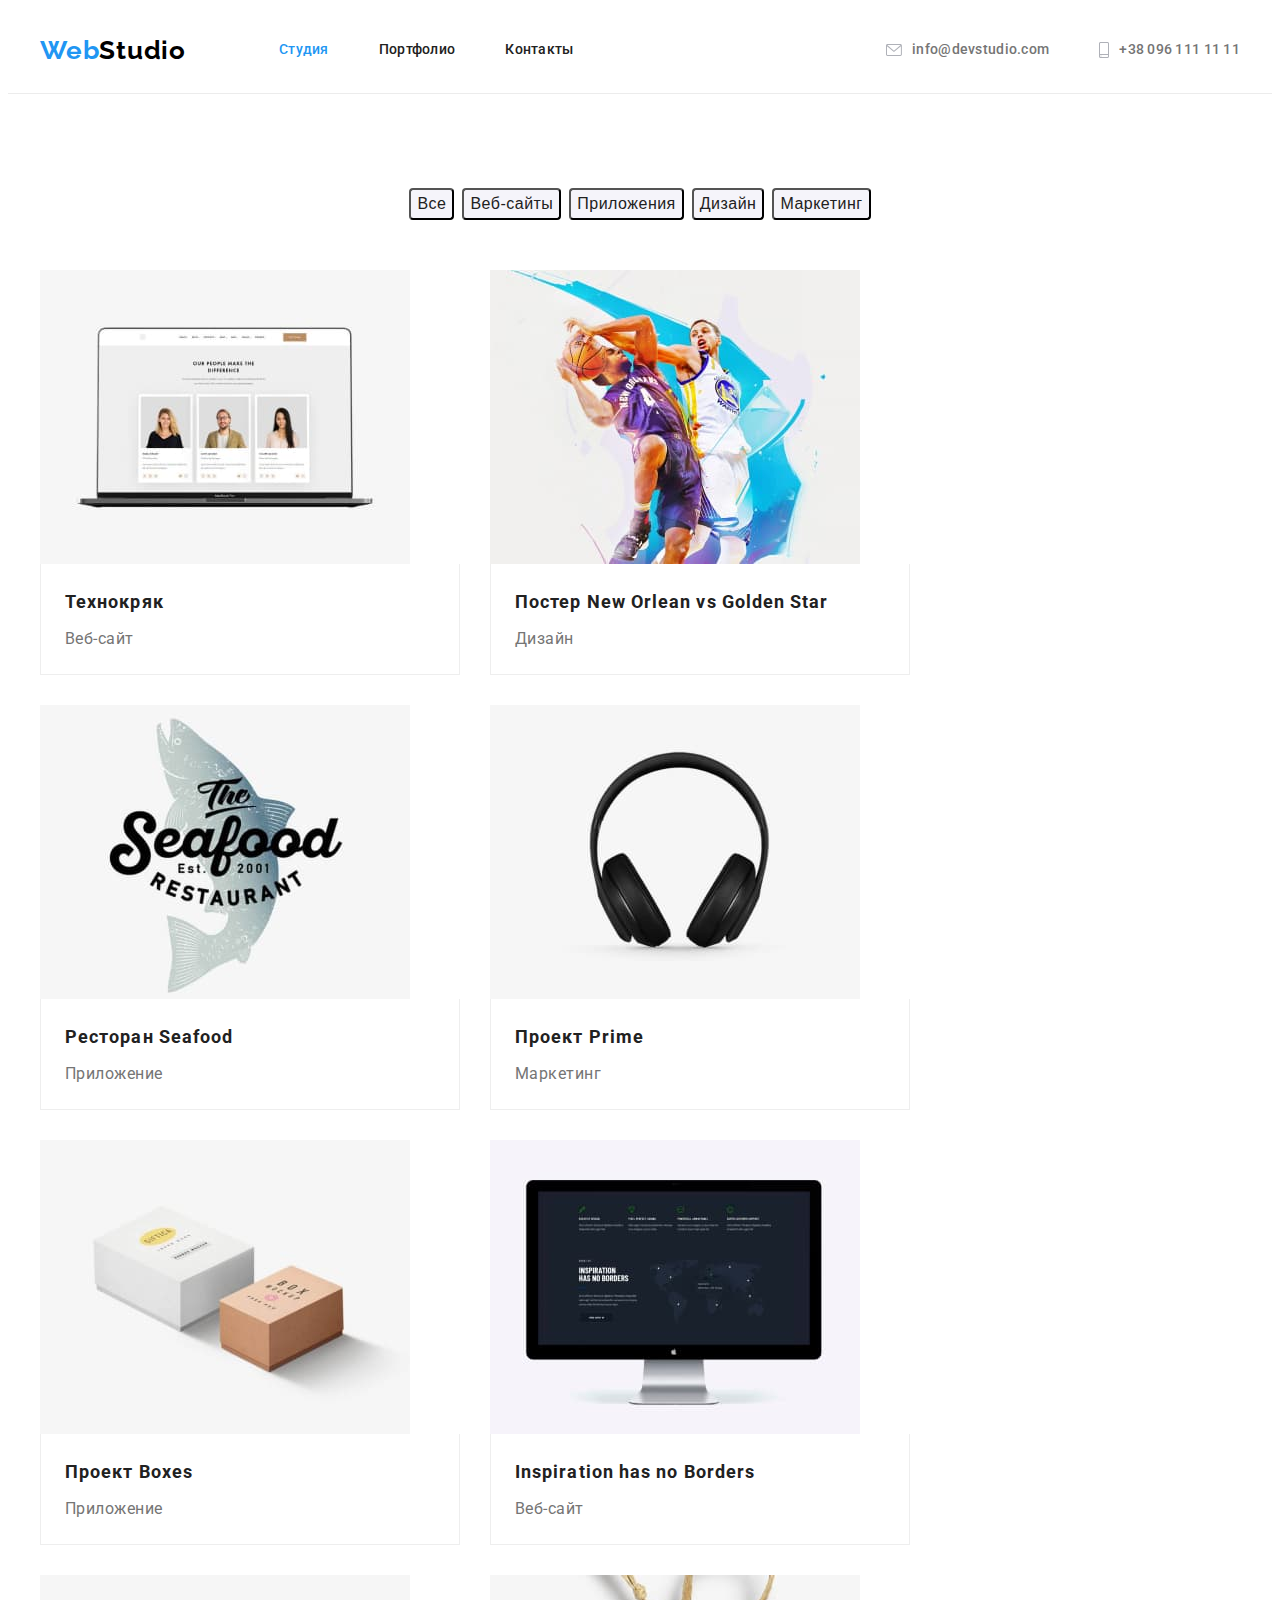
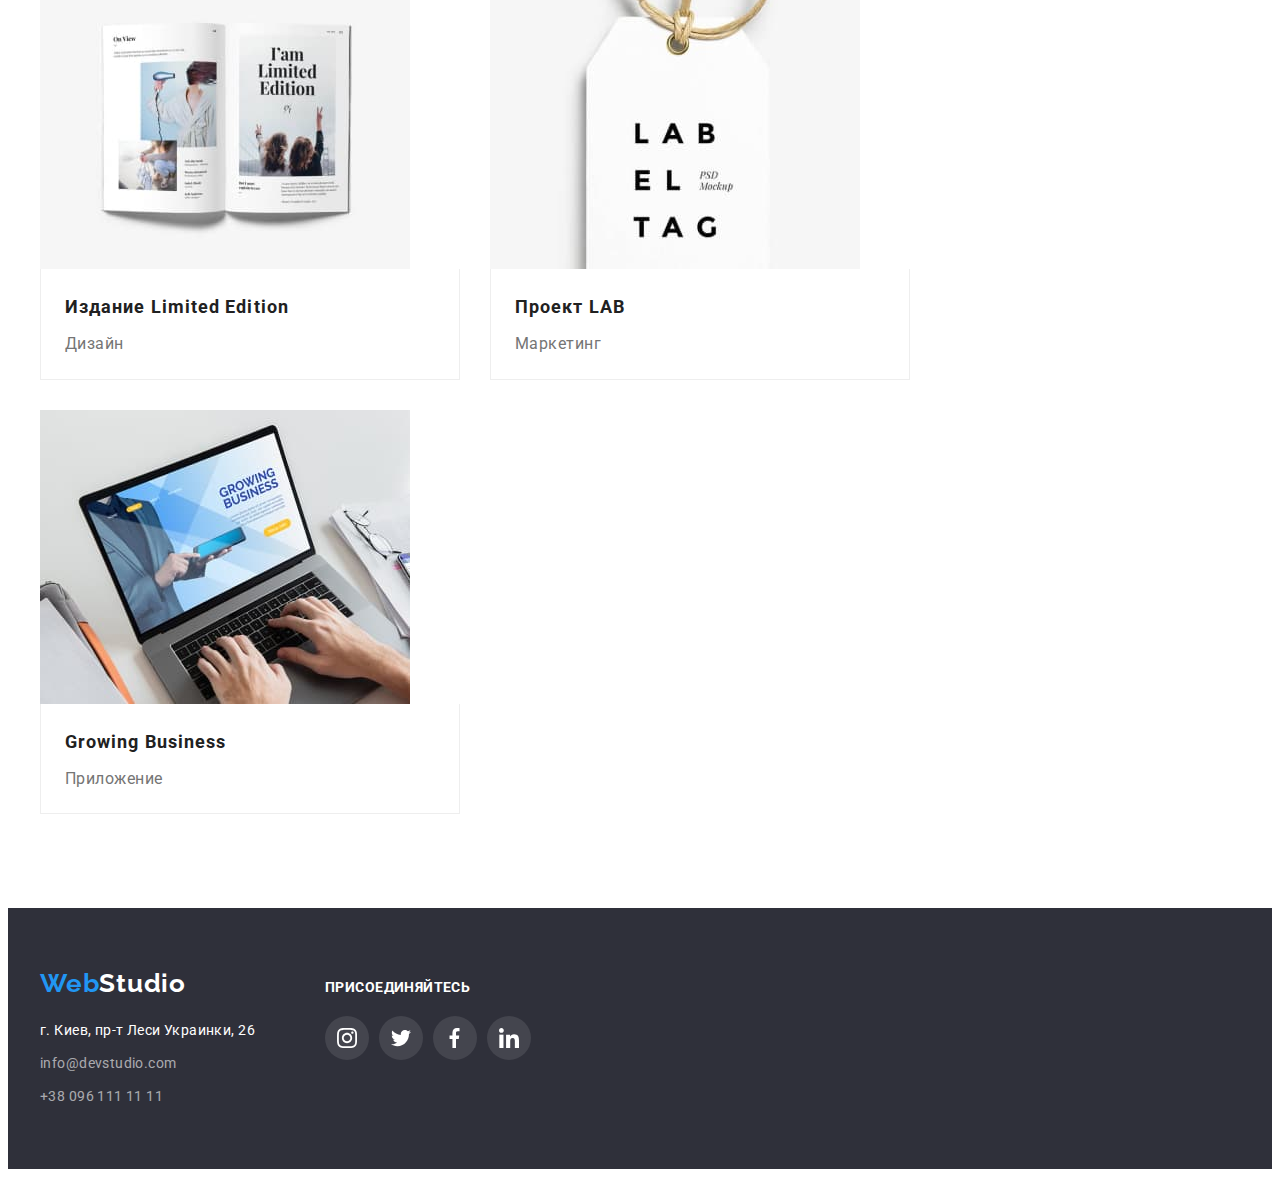
==== portfolio.html @ c2d84a17 "done hw 4" ====
<!DOCTYPE html>
<html lang="ru">

<head>
    <meta charset="UTF-8">
    <meta http-equiv="X-UA-Compatible" content="IE=edge">
    <meta name="viewport" content="width=device-width, initial-scale=1.0">
    <title>Document</title>
    <link rel="stylesheet" href="https://cdnjs.cloudflare.com/ajax/libs/modern-normalize/1.0.0/modern-normalize.min.css" integrity="sha512-ISS7cAi1PEhQ8jnbJpJZMd29NlhNj4AWYyLOSp2CE/CsHxTCu+r+t0D2yoJudVrd0/8fTVPUVDzY5Tvli75u/g==" crossorigin="anonymous" />
    <link rel="preconnect" href="https://fonts.gstatic.com">
    <link rel="stylesheet" href="https://fonts.googleapis.com/css2?family=Raleway:wght@700&family=Roboto:wght@400;500;700;900&display=swap">
    <link rel="stylesheet" href="./css/styles.css">
</head>
<body>

    <header class="header">
        <div class="container">
            <nav class="navigation">
                <a class="logo-link link" lang="en" href="./index.html">
                    Web<span class="logo-part">Studio</span>
                </a>
                <ul class="navigation-list list">
                    <li class="navigation-item">
                        <a class="navigation-link link active-link" href="./index.html">Студия</a>
                    </li>
                    <li class="navigation-item">
                        <a class="navigation-link link" href="./portfolio.html">Портфолио</a>
                    </li>
                    <li class="navigation-item">
                        <a class="navigation-link link" href="">Контакты</a>
                    </li>
                </ul>
            </nav>
            <ul class="contact">
                <li class="contact-list list">
                    <a class="contact-link link" lang="en" href="mailto:info@devstudio.com">
                        <svg class="contact-icon" width="16" height="12">
                            <use href="./images/sprite.svg#icon-envelope"></use>
                        </svg>
                        info@devstudio.com
                    </a>
                </li>
                <li class="contact-list list">
                    <a class="contact-link link" href="tel:+380961111111">
                        <svg class="contact-icon" width="10" height="16">
                            <use href="./images/sprite.svg#icon-smartphone"></use>
                        </svg>
                        +38 096 111 11 11
                    </a>
                </li>
            </ul>
        </div>
    </header>

    <main class="portfolio">
        <section class="portfolio-section">
            <div class="container">
                <h1 class="title visually-hidden">Портфолио</h1>
                <h2 class="subtitle visually-hidden">Резаделы портфолио</h2>
                <ul class="portfolio-list-btn list">
                    <li class="portfolio-item-btn">
                        <button class="portfolio-btn" type="button">Все</button>
                    </li>
                    <li class="portfolio-item-btn">
                        <button class="portfolio-btn" type="button">Веб-сайты</button>
                    </li>
                    <li class="portfolio-item-btn">
                        <button class="portfolio-btn" type="button">Приложения</button>
                    </li>
                    <li class="portfolio-item-btn">
                        <button class="portfolio-btn" type="button">Дизайн</button>
                    </li>
                    <li class="portfolio-item-btn">
                        <button class="portfolio-btn" type="button">Маркетинг</button>
                    </li>
                </ul>
                <ul class="portfolio-list list">
                    <li class="portfolio-item">
                        <a class="portfolio-link link" href="">
                            <img src="./images/portfolio/img-website-techno-crack.jpg" alt="ноутбук с открытым сайтом" width="370" height="294">
                            <div class="portfolio-block">
                                <h3 class="portfolio-title" class="portfolio-title">Технокряк</h3>
                                <p class="portfolio-description">Веб-сайт</p>
                            </div>
                        </a>
                    </li>
                    <li class="portfolio-item">
                        <a class="portfolio-link link" href="">
                            <img src="./images/portfolio/img-design-poster-new-orlean-vs-golden-star.jpg" alt="игра в баскетбол между двумя игроками" width="370" height="294">
                            <div class="portfolio-block">
                                <h3 class="portfolio-title">Постер New Orlean vs Golden Star</h3>
                                <p class="portfolio-description">Дизайн</p>
                            </div>
                        </a>
                    </li>
                    <li class="portfolio-item">
                        <a class="portfolio-link link" href="">
                            <img src="./images/portfolio/img-attachment-restaurant-seafood.jpg" alt="эмблема ресторана" width="370" height="294">
                            <div class="portfolio-block">
                                <h3 class="portfolio-title">Ресторан Seafood</h3>
                                <p class="portfolio-description">Приложение</p>
                            </div>
                        </a>
                    </li>
                    <li class="portfolio-item">
                        <a class="portfolio-link link" href="">
                            <img src="./images/portfolio/img-marketing-project-prime.jpg" alt="черные наушники" width="370" height="294">
                            <div class="portfolio-block">
                                <h3 class="portfolio-title">Проект Prime</h3>
                                <p class="portfolio-description">Маркетинг</p>
                            </div>
                        </a>
                    </li>
                    <li class="portfolio-item">
                        <a class="portfolio-link link" href="">
                            <img src="./images/portfolio/img-attachment-project-boxes.jpg" alt="два ящика лежат друг возле друга" width="370" height="294">
                            <div class="portfolio-block">
                                <h3 class="portfolio-title">Проект Boxes</h3>
                                <p class="portfolio-description">Приложение</p>
                            </div>
                        </a>
                    </li>
                    <li class="portfolio-item">
                        <a class="portfolio-link link" href="">
                            <img src="./images/portfolio/img-website-inspiration-has-no-borders.jpg" alt="монитор на котором открыт сайт" width="370" height="294">
                            <div class="portfolio-block">
                                <h3 class="portfolio-title" lang="en">Inspiration has no Borders</h3>
                                <p class="portfolio-description">Веб-сайт</p>
                            </div>
                        </a>
                    </li>
                    <li class="portfolio-item">
                        <a class="portfolio-link link" href="">
                            <img src="./images/portfolio/img-design-edition-limited-edition.jpg" alt="открытая книга" width="370" height="294">
                            <div class="portfolio-block">
                                <h3 class="portfolio-title">Издание Limited Edition</h3>
                                <p class="portfolio-description">Дизайн</p>
                            </div>
                        </a>
                    </li>
                    <li class="portfolio-item">
                        <a class="portfolio-link link" href="">
                            <img src="./images/portfolio/img-marketing-project-lab.jpg" alt="белый жетон" width="370" height="294">
                            <div class="portfolio-block">
                                <h3 class="portfolio-title">Проект LAB</h3>
                                <p class="portfolio-description">Маркетинг</p>
                            </div>
                        </a>
                    </li>
                    <li class="portfolio-item">
                        <a class="portfolio-link link" href="">
                            <img src="./images/portfolio/img-attachment-growing-business.jpg" alt="ноутбук на котором видны руки человека" width="370" height="294">
                            <div class="portfolio-block">
                                <h3 class="portfolio-title" lang="en">Growing Business</h3>
                                <p class="portfolio-description">Приложение</p>
                            </div>
                        </a>
                    </li>
                </ul>
            </div>
        </section>
    </main>

    <footer class="footer">
        <div class="container">
            <div class="footer-contact-box">
                <a class="footer-logo-link link" lang="en" href="./index.html">
                    Web<span class="logo-part-two">Studio</span>
                </a>
                <address class="address">
                    <ul class="address-list list">
                        <li class="address-item">
                            <a class="address-links link" href="https://goo.gl/maps/jgwV1go1cH7ySbFs9" target="_blank"
                                rel="noopener noreferrel">г. Киев, пр-т Леси Украинки, 26</a>
                        </li>
                        <li class="address-item">
                            <a class="address-link link" lang="en" href="mailto:info@devstudio.com">info@devstudio.com</a>
                        </li>
                        <li class="address-item">
                            <a class="address-link link" href="tel:+380961111111">+38 096 111 11 11</a>
                        </li>
                    </ul>
                </address>
            </div>
            <div class="footer-social-box">
                <h3 class="footer-social-title">присоединяйтесь</h3>
                <ul class="social-list list">
                    <li class="social-list-item">
                        <a class="social-list-link-black link" href="">
                            <svg class="social-list-icon-black" width="20" height="20">
                                <use href="../images/sprite.svg#icon-instagram"></use>
                            </svg>
                        </a>
                    </li>
                    <li class="social-list-item">
                        <a class="social-list-link-black link" href="">
                            <svg class="social-list-icon-black" width="20" height="20">
                                <use href="../images/sprite.svg#icon-twitter"></use>
                            </svg>
                        </a>
                    </li>
                    <li class="social-list-item">
                        <a class="social-list-link-black link" href="">
                            <svg class="social-list-icon-black" width="20" height="20">
                                <use href="../images/sprite.svg#icon-facebook"></use>
                            </svg>
                        </a>
                    </li>
                    <li class="social-list-item">
                        <a class="social-list-link-black link" href="">
                            <svg class="social-list-icon-black" width="20" height="20">
                                <use href="../images/sprite.svg#icon-linkedin"></use>
                            </svg>
                        </a>
                    </li>
                </ul>
            </div>
    
        </div>
    </footer>

</body>
</html>
---- css/styles.css ----
h1,
h2,
h3,
h4,
h5,
h6,
p {
  margin: 0;
}
ul,
ol {
  margin: 0;
  padding: 0;
}
img {
  display: block;
}
.link {
  text-decoration: none;
}
.list {
  list-style: none;
}

:root {
  --main-font: "Roboto", sans-serif;
  --secondary-font: "Raleway", sans-serif;
  --main-color: #212121;
  --accent-color: #2196f3;
  --secondary-color: #ffffff;
  --text-color: #757575;
  --logo-color: #000000;
  --bg-main-color: #2f303a;
  --bg-accent-color: #f5f4fa;
  --bg-button-color: #188ce8;
  --icon-color: #afb1b8;
  --section-pt: 94px;
  --section-pb: 94px;
  --pt: 15px;
  --pb: 15px;
}

body {
  font-family: var(--main-font);
  color: var(--text-color);
}

.visually-hidden {
  position: absolute !important;
  clip: rect(1px 1px 1px 1px); /* IE6, IE7 */
  clip: rect(1px, 1px, 1px, 1px);
  padding: 0 !important;
  border: 0 !important;
  height: 1px !important;
  width: 1px !important;
  overflow: hidden;
}

.container {
  width: 1200px;
  margin: 0 auto;
  padding-left: 15px;
  padding-right: 15px;
}
/* ============= COMPONENTS ============= */
.title {
  font-weight: 900;
  font-size: 44px;
  line-height: 1.36;
  letter-spacing: 0.06em;
  text-transform: uppercase;
  color: var(--secondary-color);
  max-width: 696px;
  margin: 0 auto;
}
.subtitle {
  font-weight: 700;
  font-size: 36px;
  line-height: 1.16;
  text-align: center;
  letter-spacing: 0.03em;
  color: var(--main-color);
  margin-bottom: 50px;
}

.social-list {
  display: flex;
  align-items: center;
  justify-content: space-between;
}

.social-list-link {
  display: flex;
  justify-content: center;
  align-items: center;
  width: 44px;
  height: 44px;
  border-radius: 50%;
}
.social-list-link-black {
  display: flex;
  justify-content: center;
  align-items: center;
  width: 44px;
  height: 44px;
  border-radius: 50%;
  background-color: rgba(255, 255, 255, 0.1);
}

.social-list-icon {
  fill: var(--icon-color);
}
.social-list-icon-black {
  fill: var(--secondary-color);
}
.social-list-link:hover,
.social-list-link:focus {
  background-color: var(--accent-color);
}
.social-list-link-black:hover,
.social-list-link-black:focus {
  background-color: var(--accent-color);
}
.social-list-link:hover .social-list-icon,
.social-list-link:focus .social-list-icon {
  fill: var(--secondary-color);
}

/* ============= END COMPONENTS ============= */

/*-----------------HEADER--------------------*/
.header {
  font-weight: 500;
  font-size: 14px;
  line-height: 1.14;
  letter-spacing: 0.02em;
  padding-top: 24px;
  padding-bottom: 25px;
  border-bottom: 1px solid #ececec;
}
.header .container {
  display: flex;
  align-items: center;
}
.navigation {
  display: flex;
  align-items: center;
}
.logo-link {
  font-family: var(--secondary-font);
  font-weight: 700;
  font-size: 26px;
  line-height: 1.19;
  letter-spacing: 0.03em;
  color: var(--accent-color);
  margin-right: 93px;
}
.logo-part {
  color: var(--logo-color);
}
.navigation-list {
  display: flex;
  align-items: center;
}
.navigation-item:not(:last-child) {
  margin-right: 50px;
}
.navigation-link {
  color: var(--main-color);
  padding-top: var(--pt);
  padding-bottom: var(--pb);
}
.navigation-link:hover,
.navigation-link:focus {
  color: var(--accent-color);
}
.active-link {
  color: var(--accent-color);
}
.contact {
  display: flex;
  align-items: center;
  margin-left: auto;
}
.contact-list:not(:last-child) {
  margin-right: 50px;
}
.contact-link {
  display: flex;
  align-items: center;
  justify-content: center;
  color: var(--text-color);
  padding-top: 10px;
  padding-bottom: 10px;
}
.contact-icon {
  fill: var(--icon-color);
  margin-right: 10px;
}
.contact-link:hover,
.contact-link:focus {
  color: var(--accent-color);
}
.contact-link:hover .contact-icon,
.contact-link:focus .contact-icon {
  fill: var(--accent-color);
}
/*-----------------END HEADER--------------------*/

/*-----------------MAIN--------------------*/
/*-----------------HERO--------------------*/
.hero {
  max-width: 1600px;
  margin: 0 auto;
  background-color: var(--bg-main-color);
  background-image: linear-gradient(
      rgba(47, 48, 58, 0.4),
      rgba(47, 48, 58, 0.4)
    ),
    url(../images/hero/img-bg.jpg);
  background-repeat: no-repeat;
  background-size: cover;
}
.hero .container {
  text-align: center;
  padding: 200px 0;
}
.modal-btn {
  min-width: 136px;
  padding: 10px 32px;
  margin-top: 30px;
  font-weight: 700;
  font-size: 16px;
  line-height: 1.87;
  letter-spacing: 0.06em;
  cursor: pointer;
  color: var(--secondary-color);
  background-color: var(--accent-color);
  box-shadow: 0px 4px 4px rgba(0, 0, 0, 0.15);
  border-radius: 4px;
}

.modal-btn:hover,
.modal-btn:focus {
  background-color: var(--bg-button-color);
}
/*-----------------END HERO--------------------*/

/*-----------------ABOUT--------------------*/
.about {
  padding-top: var(--section-pt);
  padding-bottom: 47px;
}

.about .container {
  display: flex;
  align-items: center;
}
.about-list {
  display: flex;
  flex-wrap: wrap;
  margin-left: -30px;
  margin-top: -30px;
}
.about-item {
  flex-basis: calc(100% / 4 - 30px);
  margin-left: 30px;
  margin-top: 30px;
}
.about-box {
  display: flex;
  justify-content: center;
  padding: 25px;
  margin-bottom: 30px;
  background: var(--bg-accent-color);
  border-radius: 4px;
}
.about-title {
  font-weight: 700;
  font-size: 14px;
  line-height: 1.14;
  letter-spacing: 0.03em;
  text-transform: uppercase;
  color: var(--main-color);
  margin-bottom: 10px;
}
.about-description {
  font-size: 14px;
  line-height: 1.71;
  letter-spacing: 0.03em;
}
/*-----------------END ABOUT------------------------*/

/*-----------------DOING------------------------*/
.doing {
  padding-top: 47px;
  padding-bottom: var(--section-pb);
}
.doing-list {
  display: flex;
  flex-wrap: wrap;
  margin-left: -30px;
  margin-top: -30px;
}
.doing-item {
  flex-basis: calc(100% / 3 - 30px);
  margin-left: 30px;
  margin-top: 30px;
}
/*-----------------END DOING------------------------*/

/*-----------------OUR TEAM--------------------*/
.team {
  padding-top: var(--section-pt);
  padding-bottom: var(--section-pb);
  background-color: var(--bg-accent-color);
}
.team-list {
  display: flex;
  flex-wrap: wrap;
  margin-left: -30px;
  margin-top: -30px;
}
.team-item {
  flex-basis: calc(100% / 4 - 30px);
  margin-left: 30px;
  margin-top: 30px;
}
.team-box {
  padding: 30px 32px;
  background-color: var(--secondary-color);
  box-shadow: 0px 1px 3px rgba(0, 0, 0, 0.12), 0px 1px 1px rgba(0, 0, 0, 0.14),
    0px 2px 1px rgba(0, 0, 0, 0.2);
  border-radius: 0px 0px 4px 4px;
}
.team-title {
  font-weight: 500;
  font-size: 16px;
  line-height: 1.18;
  text-align: center;
  letter-spacing: 0.03em;
  color: var(--main-color);
  margin-bottom: 10px;
}
.team-description {
  font-size: 16px;
  line-height: 1.18;
  text-align: center;
  letter-spacing: 0.03em;
  margin-bottom: 16px;
}

/*-----------------END OUR TEAM--------------------*/

/*-----------------CUSTOMERS--------------------*/
.customers {
  padding-top: var(--section-pt);
  padding-bottom: var(--section-pb);
}
.customers-list {
  display: flex;
  flex-wrap: wrap;
  margin-left: -30px;
  margin-top: -30px;
}
.customers-item {
  flex-basis: calc(100% / 6 - 30px);
  margin-left: 30px;
  margin-top: 30px;
}
.customers-link {
  display: flex;
  justify-content: center;
  align-items: center;
  width: 170px;
  height: 90px;
  border: 1px solid var(--icon-color);
  box-sizing: border-box;
  border-radius: 4px;
  fill: var(--icon-color);
}

.customers-link:hover,
.customers-link:focus {
  border: 1px solid var(--accent-color);
  box-sizing: border-box;
  border-radius: 4px;
}
.customers-link:hover .customers-icon,
.customers-link:focus .customers-icon {
  fill: var(--accent-color);
}

/*-----------------END CUSTOMERS--------------------*/

/*-----------------PORTFOLIO--------------------*/
.portfolio-section {
  padding-top: var(--section-pt);
  padding-bottom: var(--section-pb);
}

.portfolio-list-btn {
  display: flex;
  justify-content: center;
  margin-bottom: 50px;
  margin-left: -8px;
}
.portfolio-item-btn {
  margin-left: 8px;
}

.portfolio-btn {
  font-weight: 500;
  font-size: 16px;
  line-height: 1.62;
  text-align: center;
  letter-spacing: 0.03em;
  cursor: pointer;
  color: var(--main-color);
  background-color: var(--bg-accent-color);
  border-radius: 4px;
}
.portfolio-btn:hover,
.portfolio-btn:focus {
  color: var(--secondary-color);
  background: var(--accent-color);
  box-shadow: 0px 3px 1px rgba(0, 0, 0, 0.1), 0px 1px 2px rgba(0, 0, 0, 0.08),
    0px 2px 2px rgba(0, 0, 0, 0.12);
  border-radius: 4px;
}
.portfolio-list {
  display: flex;
  flex-wrap: wrap;
  margin-left: -30px;
  margin-top: -30px;
}
.portfolio-item {
  flex-basis: calc(100% / 3 - 30px);
  margin-left: 30px;
  margin-top: 30px;
}
.portfolio-link {
  display: block;
}

.portfolio-link:hover {
  box-shadow: 0px 1px 1px rgba(0, 0, 0, 0.12), 0px 4px 4px rgba(0, 0, 0, 0.06),
    1px 4px 6px rgba(0, 0, 0, 0.16);
}

.portfolio-block {
  width: 370px;
  border: 1px solid #eeeeee;
  border-top: none;
  padding: 20px 24px;
}
.portfolio-title {
  font-weight: 700;
  font-size: 18px;
  line-height: 2;
  letter-spacing: 0.06em;
  color: var(--main-color);
  margin-bottom: 4px;
}
.portfolio-description {
  font-size: 16px;
  line-height: 1.87;
  letter-spacing: 0.03em;
  color: var(--text-color);
}

/*-----------------END PORTFOLIO--------------------*/
/*-----------------END MAIN--------------------*/

/*-----------------FOOTER--------------------*/
.footer {
  background-color: var(--bg-main-color);
}
.footer .container {
  display: flex;
}
.footer-contact-box {
  padding-top: 60px;
  padding-bottom: 60px;
  margin-right: 70px;
}
.footer-logo-link {
  font-family: var(--secondary-font);
  font-weight: 700;
  font-size: 26px;
  line-height: 1.19;
  letter-spacing: 0.03em;
  color: var(--accent-color);
}
.logo-part-two {
  color: var(--secondary-color);
}
.address {
  font-style: normal;
  margin-top: 20px;
}

.address-list {
  font-weight: 400;
  font-size: 14px;
  line-height: 1.71;
  letter-spacing: 0.03em;
}
.address-item:not(:last-child) {
  margin-bottom: 9px;
}
.address-links {
  color: var(--secondary-color);
  margin-bottom: 9px;
}
.address-link {
  color: rgba(255, 255, 255, 0.6);
}
.address-links:hover,
.address-links:focus {
  color: var(--accent-color);
}
.address-link:hover,
.address-link:focus {
  color: var(--accent-color);
}
.footer-social-box {
  min-width: 206px;
  padding-top: 72px;
  padding-bottom: 100px;
}
.footer-social-title {
  font-weight: 700;
  font-size: 14px;
  line-height: 1.14;
  letter-spacing: 0.03em;
  text-transform: uppercase;
  color: var(--secondary-color);
  margin-bottom: 20px;
}

/*-----------------END FOOTER--------------------*/
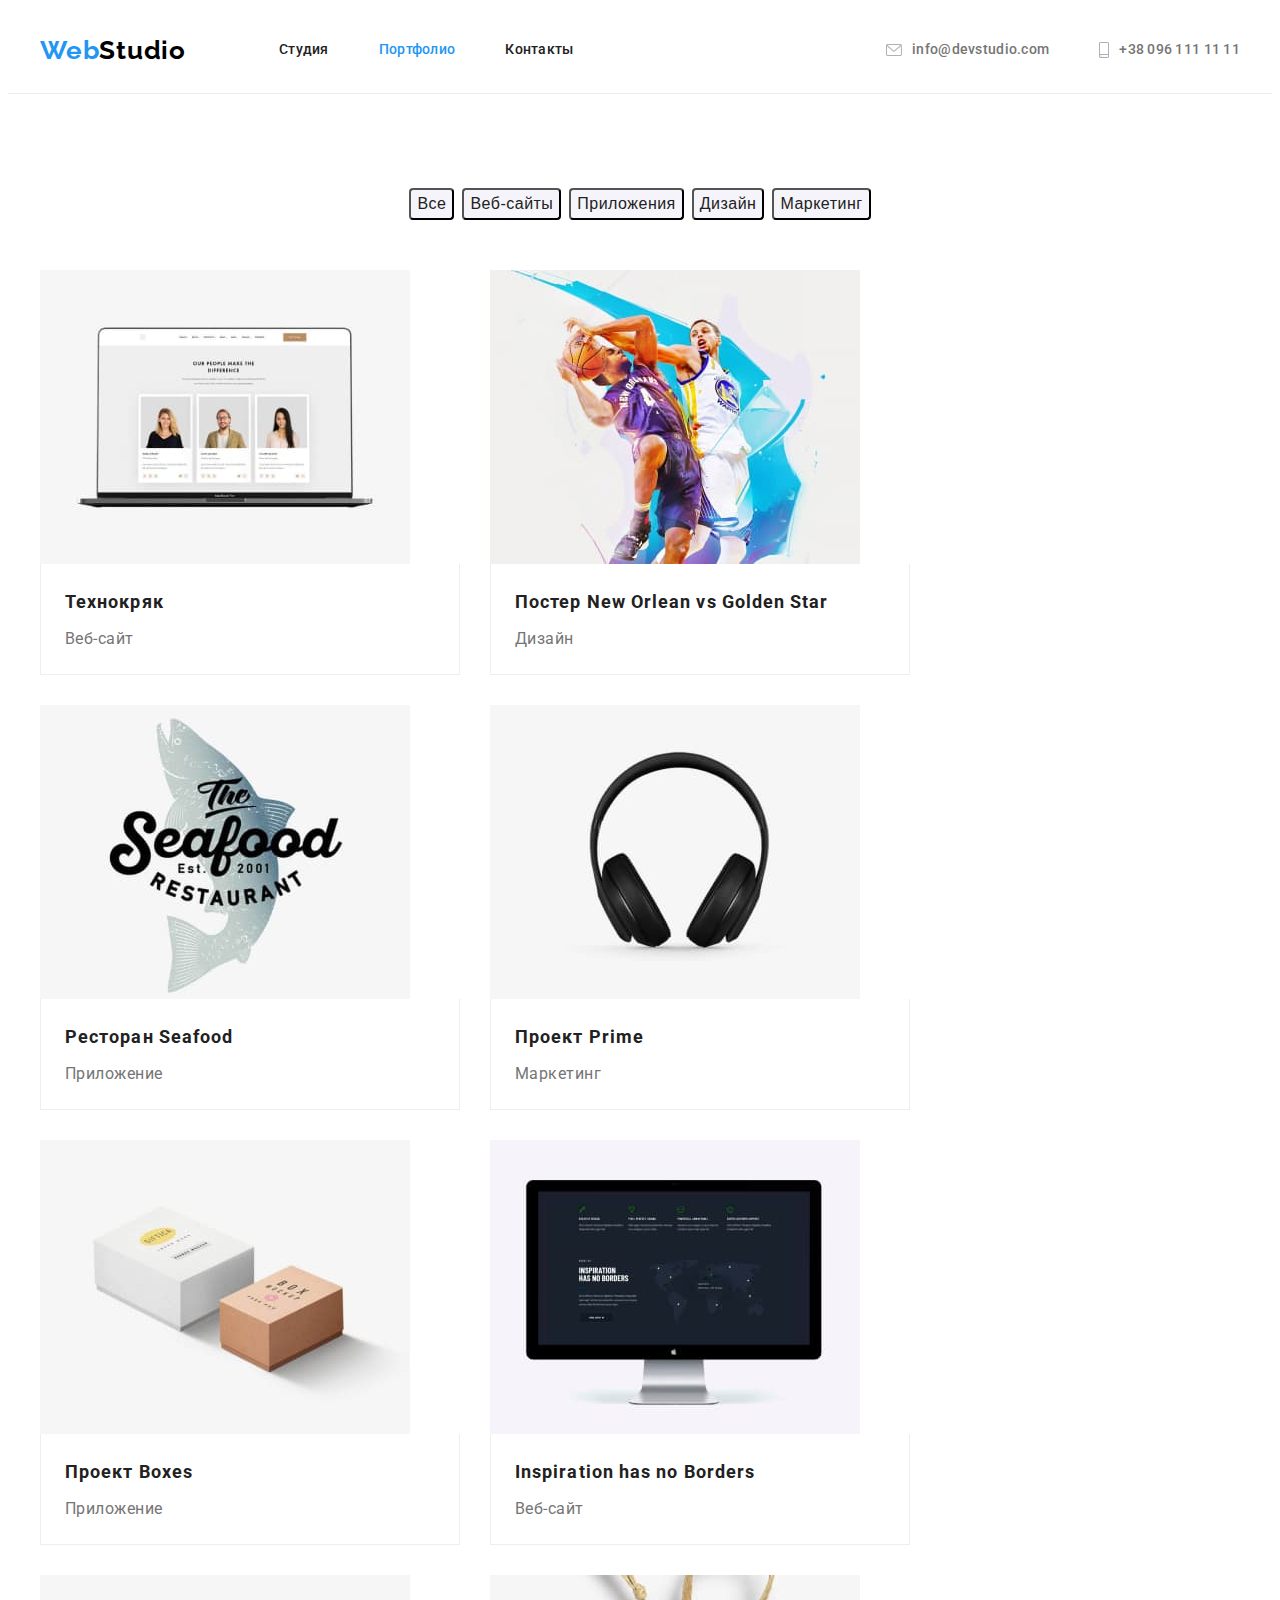
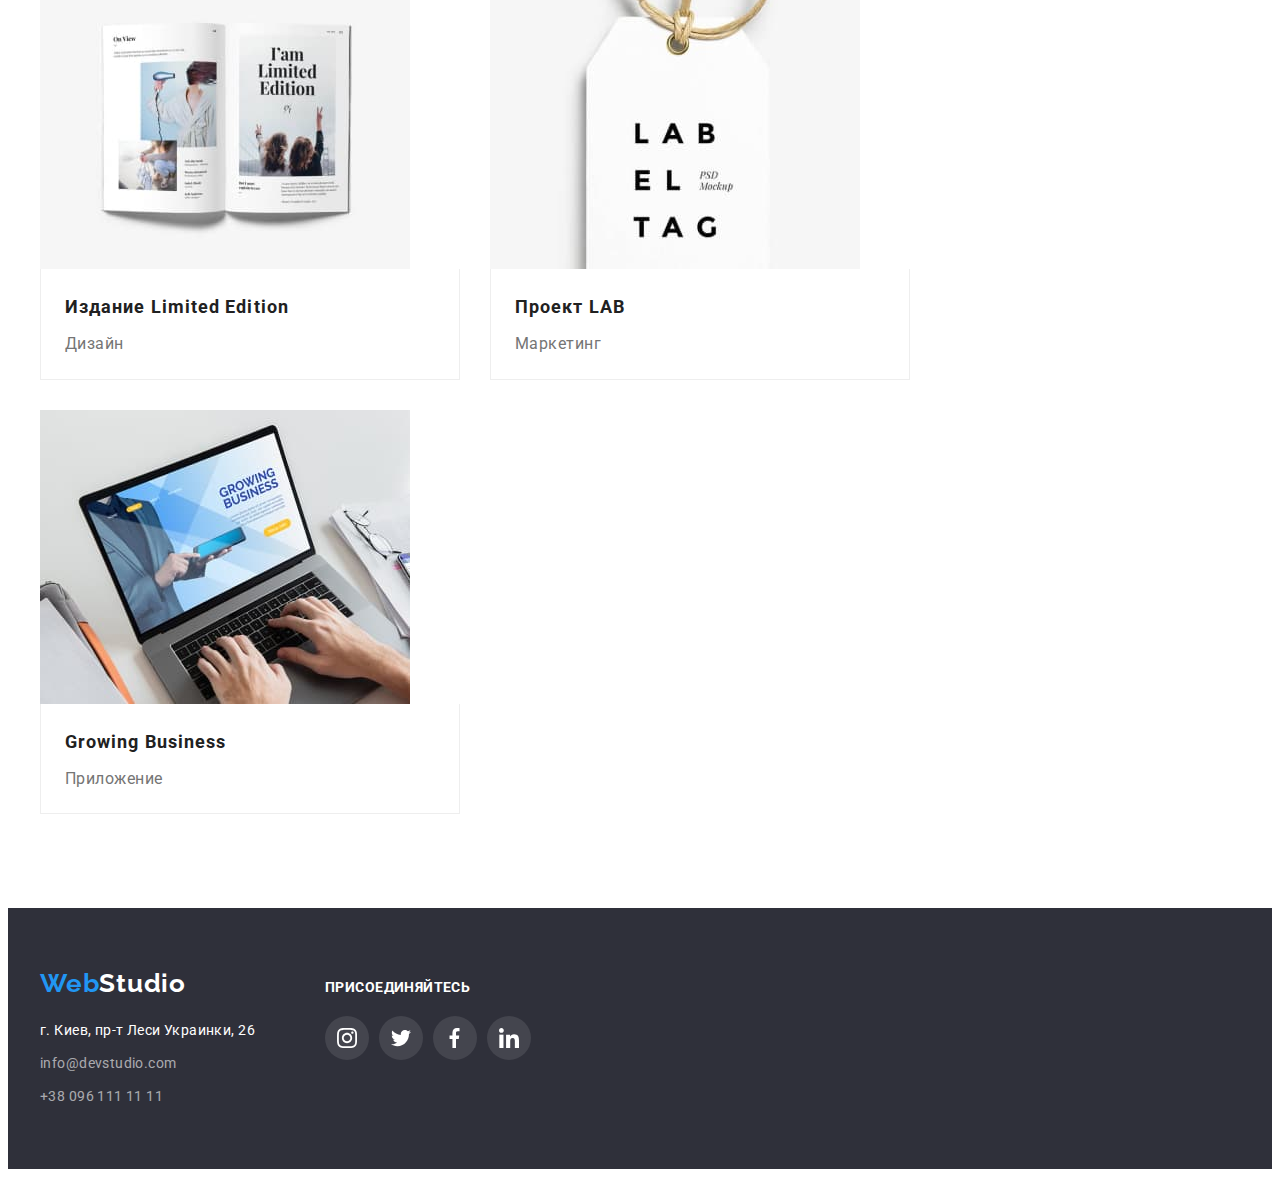
==== commit 254456bc: "added changes" ====
--- a/portfolio.html
+++ b/portfolio.html
@@ -21,10 +21,10 @@
                 </a>
                 <ul class="navigation-list list">
                     <li class="navigation-item">
-                        <a class="navigation-link link active-link" href="./index.html">Студия</a>
+                        <a class="navigation-link link" href="./index.html">Студия</a>
                     </li>
                     <li class="navigation-item">
-                        <a class="navigation-link link" href="./portfolio.html">Портфолио</a>
+                        <a class="navigation-link link active-link" href="./portfolio.html">Портфолио</a>
                     </li>
                     <li class="navigation-item">
                         <a class="navigation-link link" href="">Контакты</a>
@@ -188,34 +188,33 @@
                     <li class="social-list-item">
                         <a class="social-list-link-black link" href="">
                             <svg class="social-list-icon-black" width="20" height="20">
-                                <use href="../images/sprite.svg#icon-instagram"></use>
-                            </svg>
-                        </a>
-                    </li>
-                    <li class="social-list-item">
-                        <a class="social-list-link-black link" href="">
-                            <svg class="social-list-icon-black" width="20" height="20">
-                                <use href="../images/sprite.svg#icon-twitter"></use>
-                            </svg>
-                        </a>
-                    </li>
-                    <li class="social-list-item">
-                        <a class="social-list-link-black link" href="">
-                            <svg class="social-list-icon-black" width="20" height="20">
-                                <use href="../images/sprite.svg#icon-facebook"></use>
-                            </svg>
-                        </a>
-                    </li>
-                    <li class="social-list-item">
-                        <a class="social-list-link-black link" href="">
-                            <svg class="social-list-icon-black" width="20" height="20">
-                                <use href="../images/sprite.svg#icon-linkedin"></use>
+                                <use href="./images/sprite.svg#icon-instagram"></use>
+                            </svg>
+                        </a>
+                    </li>
+                    <li class="social-list-item">
+                        <a class="social-list-link-black link" href="">
+                            <svg class="social-list-icon-black" width="20" height="20">
+                                <use href="./images/sprite.svg#icon-twitter"></use>
+                            </svg>
+                        </a>
+                    </li>
+                    <li class="social-list-item">
+                        <a class="social-list-link-black link" href="">
+                            <svg class="social-list-icon-black" width="20" height="20">
+                                <use href="./images/sprite.svg#icon-facebook"></use>
+                            </svg>
+                        </a>
+                    </li>
+                    <li class="social-list-item">
+                        <a class="social-list-link-black link" href="">
+                            <svg class="social-list-icon-black" width="20" height="20">
+                                <use href="./images/sprite.svg#icon-linkedin"></use>
                             </svg>
                         </a>
                     </li>
                 </ul>
             </div>
-    
         </div>
     </footer>
 
